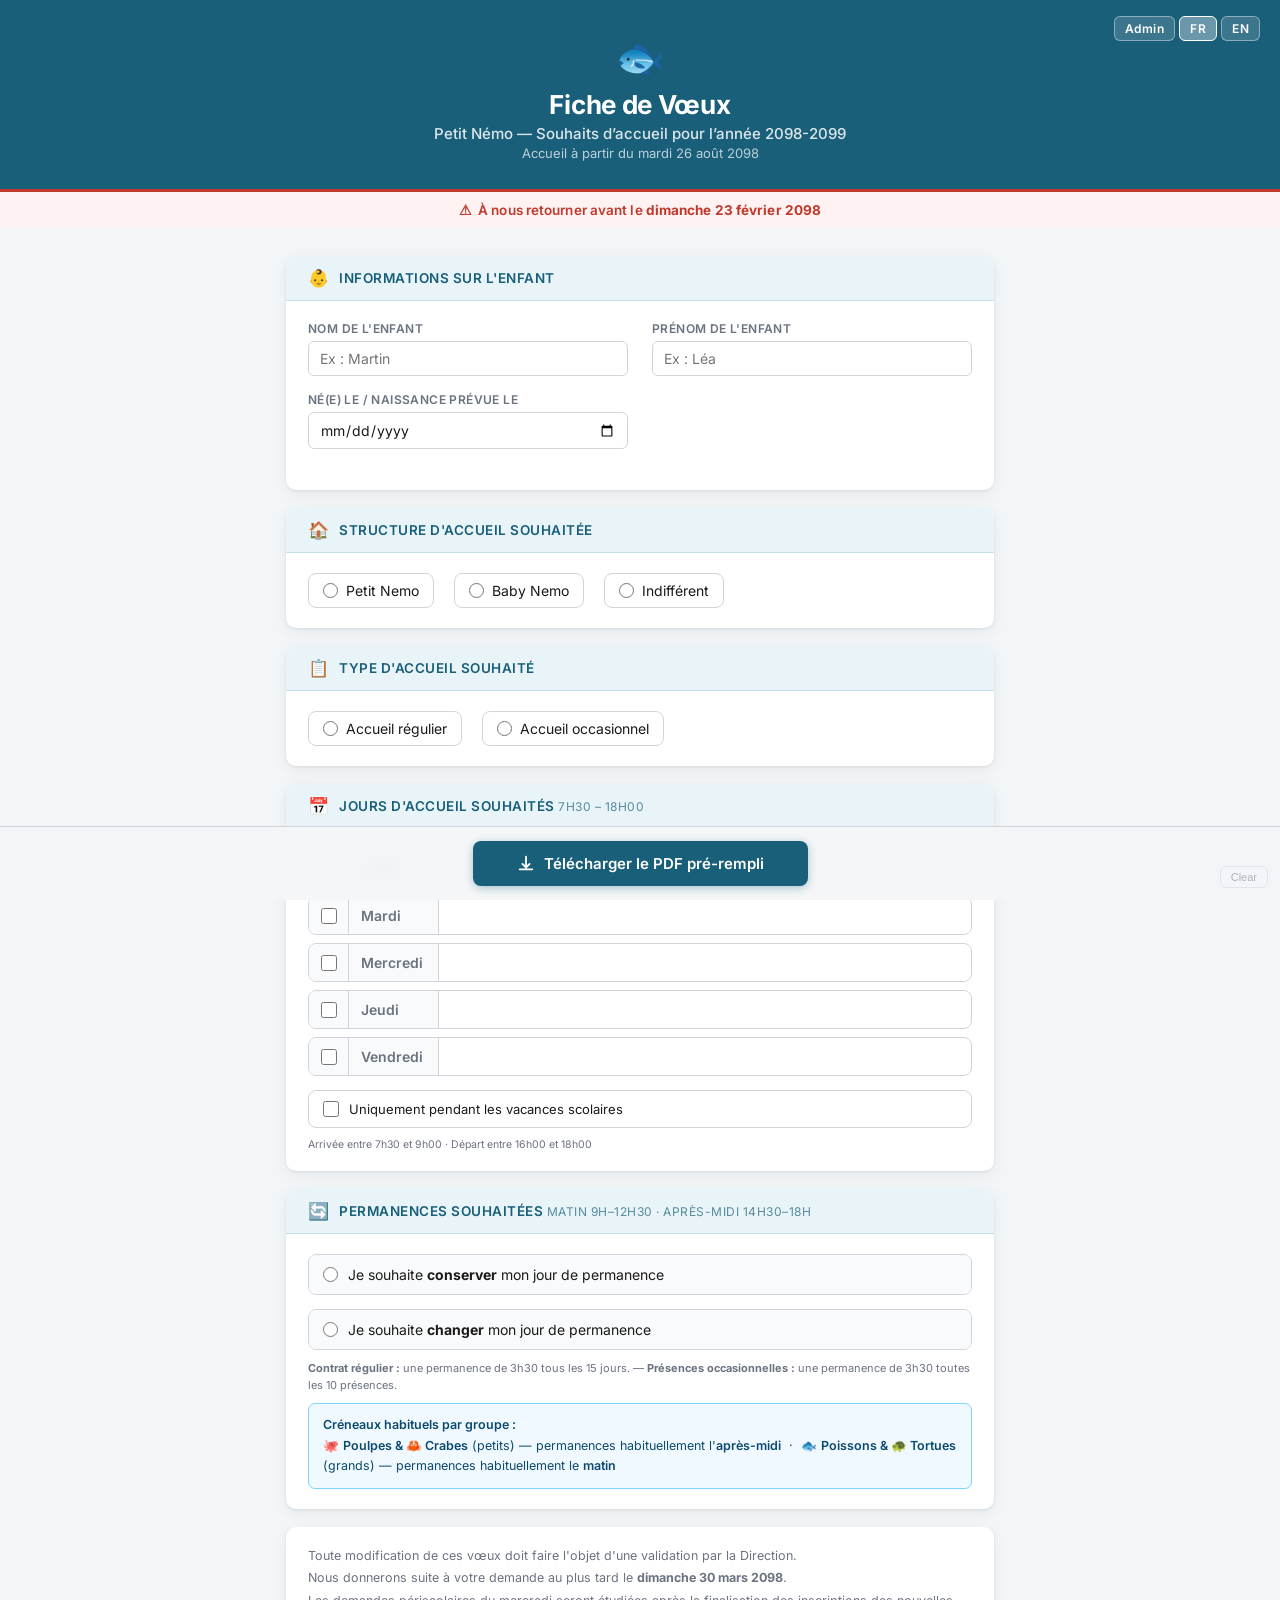
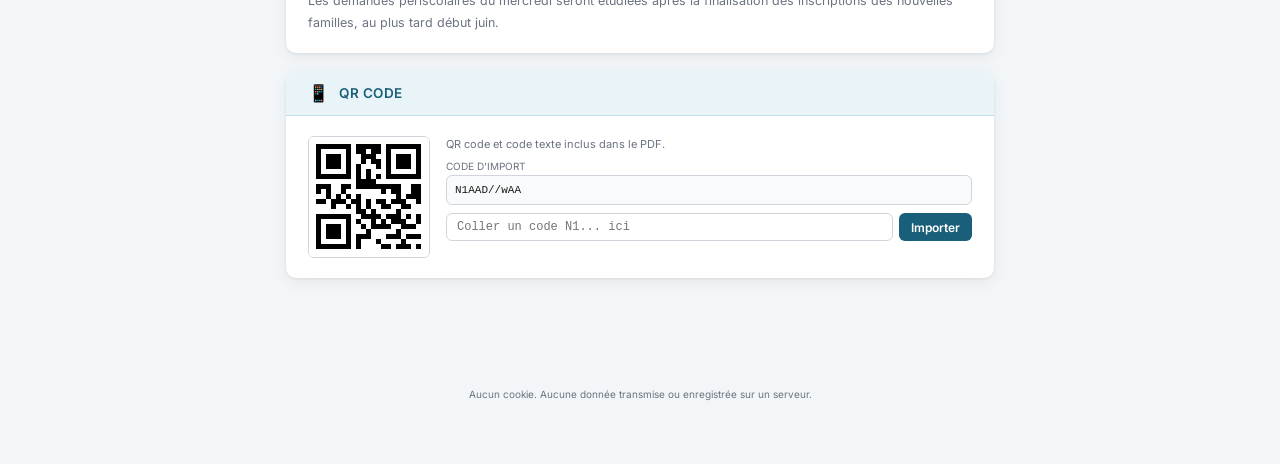
==== index.html @ 12ccc977 "index" ====
<!DOCTYPE html>
<html lang="fr">
<head>
<meta charset="UTF-8">
<meta name="viewport" content="width=device-width, initial-scale=1.0">
<title>Fiche de Vœux – Petit Némo 2026-2027</title>
<link rel="icon" href="data:image/svg+xml,<svg xmlns='http://www.w3.org/2000/svg' viewBox='0 0 100 100'><text y='.9em' font-size='90'>🐟</text></svg>">
<script src="vendor/jspdf.umd.min.js"></script>
<script src="vendor/pdf.min.js"></script>
<script src="vendor/qrious.min.js"></script>
<script src="nemo-codec.js"></script>
<link rel="stylesheet" href="index.css">
</head>
<body>

<!-- ── Banner ── -->
<div class="banner">
  <div class="lang-toggle">
    <a href="admin.html" class="lang-btn" style="text-decoration:none;">Admin</a>
    <button class="lang-btn active" id="btnFR" onclick="setLang('fr')">FR</button>
    <button class="lang-btn"        id="btnEN" onclick="setLang('en')">EN</button>
  </div>
  <span class="fish">🐟</span>
  <h1 data-i18n="title">Fiche de Vœux</h1>
  <h2 data-i18n="subtitle">Petit Némo &mdash; Souhaits d'accueil pour l'année 2026&ndash;2027</h2>
  <p data-i18n="since">Accueil à partir du 26 août 2026</p>
</div>
<div class="deadline-bar">
  ⚠&nbsp; <span data-i18n="deadline">À nous retourner avant le <strong>23 Février 2026</strong></span>
</div>

<div class="form-body">

  <!-- ── Enfant ── -->
  <div class="card">
    <div class="card-header">
      <span class="icon">👶</span>
      <h3 data-i18n="card_child">Informations sur l'enfant</h3>
    </div>
    <div class="card-body">
      <div class="field-grid">
        <div class="field">
          <label for="childLastName" data-i18n="label_lastname">Nom de l'enfant</label>
          <input type="text" id="childLastName" data-i18n-ph="ph_lastname" placeholder="Ex : Martin">
        </div>
        <div class="field">
          <label for="childFirstName" data-i18n="label_firstname">Prénom de l'enfant</label>
          <input type="text" id="childFirstName" data-i18n-ph="ph_firstname" placeholder="Ex : Léa">
        </div>
        <div class="field">
          <label for="childDate" id="childDateLabel">Né(e) le / Naissance prévue le</label>
          <input type="date" id="childDate">
          <span id="childDateHint" style="font-size:11px;color:var(--muted);min-height:16px;"></span>
        </div>
      </div>
    </div>
  </div>

  <!-- ── Structure ── -->
  <div class="card">
    <div class="card-header">
      <span class="icon">🏠</span>
      <h3 data-i18n="card_structure">Structure d'accueil souhaitée</h3>
    </div>
    <div class="card-body">
      <div class="radio-group row" id="structureGroup">
        <label class="radio-pill"><input type="radio" name="structure" value="petit_nemo"> <span data-i18n="opt_petit_nemo">Petit Nemo</span></label>
        <label class="radio-pill"><input type="radio" name="structure" value="baby_nemo"> <span data-i18n="opt_baby_nemo">Baby Nemo</span></label>
        <label class="radio-pill"><input type="radio" name="structure" value="indifferent"> <span data-i18n="opt_indifferent">Indifférent</span></label>
      </div>
    </div>
  </div>

  <!-- ── Type ── -->
  <div class="card">
    <div class="card-header">
      <span class="icon">📋</span>
      <h3 data-i18n="card_type">Type d'accueil souhaité</h3>
    </div>
    <div class="card-body">
      <div class="radio-group row" id="typeGroup">
        <label class="radio-pill"><input type="radio" name="typeAccueil" value="regulier"> <span data-i18n="opt_regulier">Accueil régulier</span></label>
        <label class="radio-pill"><input type="radio" name="typeAccueil" value="occasionnel"> <span data-i18n="opt_occasionnel">Accueil occasionnel</span></label>
      </div>
    </div>
  </div>

  <!-- ── Jours ── -->
  <div class="card">
    <div class="card-header">
      <span class="icon">📅</span>
      <h3><span data-i18n="card_days">Jours d'accueil souhaités</span> <span style="font-weight:400;opacity:.7;font-size:12px;" data-i18n="card_days_sub">(7h30 – 18h00)</span></h3>
    </div>
    <div class="card-body">
      <div class="days-grid" id="daysGrid"><!-- JS --></div>
      <label class="vac-label" id="vacLabel" style="margin-top:14px;">
        <input type="checkbox" id="vacScolaires">
        <span data-i18n="vac">Uniquement pendant les vacances scolaires</span>
      </label>
      <div style="font-size:10.5px;color:var(--muted);margin-top:10px;" data-i18n="days_footnote">Arrivée entre 7h30 et 9h00 · Départ entre 16h00 et 18h00</div>
    </div>
  </div>

  <!-- ── Permanences ── -->
  <div class="card">
    <div class="card-header">
      <span class="icon">🔄</span>
      <h3><span data-i18n="card_perm">Permanences souhaitées</span> <span style="font-weight:400;opacity:.7;font-size:12px;" data-i18n="card_perm_sub">matin 9h–12h30 · après-midi 14h30–18h</span></h3>
    </div>
    <div class="card-body">
      <div class="perm-options">

        <!-- Keep -->
        <div class="perm-opt" id="permKeepOpt">
          <div class="perm-opt-header" onclick="selectPerm('keep')">
            <input type="radio" name="permanence" id="permKeep" value="keep" onclick="selectPerm('keep')">
            <span data-i18n="perm_keep_label">Je souhaite <strong>conserver</strong> mon jour de permanence</span>
          </div>
          <div class="perm-opt-body">
            <div style="font-size:12.5px;color:var(--muted);margin-bottom:10px;" data-i18n="perm_keep_hint">Sélectionner votre créneau actuel :</div>
            <div class="perm-change-grid" id="permKeepGrid"><!-- JS --></div>
          </div>
        </div>

        <!-- Change -->
        <div class="perm-opt" id="permChangeOpt">
          <div class="perm-opt-header" onclick="selectPerm('change')">
            <input type="radio" name="permanence" id="permChange" value="change" onclick="selectPerm('change')">
            <span data-i18n="perm_change_label">Je souhaite <strong>changer</strong> mon jour de permanence</span>
          </div>
          <div class="perm-opt-body">
            <div style="font-size:12.5px;color:var(--muted);margin-bottom:10px;" data-i18n="perm_change_hint">Préciser par ordre de préférence (1 = préféré, 10 = moins souhaité) :</div>
            <div class="perm-change-grid" id="permChangeGrid"><!-- JS --></div>
          </div>
        </div>

      </div>

      <div style="font-size:11px;color:var(--muted);line-height:1.5;margin-top:10px;">
        <strong data-i18n="note_reg">Contrat régulier :</strong> <span data-i18n="note_reg_val">une permanence de 3h30 tous les 15 jours.</span>
        &mdash;
        <strong data-i18n="note_occ">Présences occasionnelles :</strong> <span data-i18n="note_occ_val">une permanence de 3h30 toutes les 10 présences.</span>
      </div>

      <div class="note note-groups" style="margin-top:10px; background:#f0f9ff; border-color:#7dd3fc; color:#0c4a6e;">
        <strong data-i18n="note_groups_title">Créneaux habituels par groupe :</strong><br>
        <span data-i18n="note_groups_body">🐙 <strong>Poulpes &amp; 🦀 Crabes</strong> (petits) — permanences habituellement l'<strong>après-midi</strong> &nbsp;·&nbsp; 🐟 <strong>Poissons &amp; 🐢 Tortues</strong> (grands) — permanences habituellement le <strong>matin</strong></span>
      </div>
    </div>
  </div>

  <!-- ── Footer notes ── -->
  <div class="footer-card">
    <span data-i18n="footer1">Toute modification de ces vœux doit faire l'objet d'une validation par la Direction.</span><br>
    <span data-i18n="footer2">Nous donnerons suite à votre demande au plus tard le <strong>Lundi 30 Mars 2026</strong>.</span><br>
    <span data-i18n="footer3">Les demandes périscolaires du mercredi seront étudiées après la finalisation des inscriptions des nouvelles familles, au plus tard début juin.</span>
  </div>

  <!-- ── QR Preview ── -->
  <div class="card" id="qrCard">
    <div class="card-header">
      <span class="icon">📱</span>
      <h3>QR Code</h3>
    </div>
    <div class="card-body" style="display:flex;align-items:flex-start;gap:16px;flex-wrap:wrap;">
      <canvas id="qrPreview" width="120" height="120" style="border:1px solid var(--border);border-radius:6px;flex-shrink:0;"></canvas>
      <div style="flex:1;min-width:200px;">
        <div style="font-size:11px;color:var(--muted);line-height:1.5;margin-bottom:8px;">
          QR code et code texte inclus dans le PDF.
        </div>
        <div style="font-size:10px;color:var(--muted);margin-bottom:3px;">CODE D'IMPORT</div>
        <div id="importCode" style="font-family:monospace;font-size:11px;word-break:break-all;background:#f9fafb;border:1px solid var(--border);border-radius:6px;padding:8px;max-height:80px;overflow-y:auto;user-select:all;cursor:text;color:var(--text);"></div>
        <div style="display:flex;gap:6px;margin-top:8px;">
          <input type="text" id="codeInput" placeholder="Coller un code N1... ici" style="flex:1;border:1.5px solid var(--border);border-radius:6px;padding:6px 10px;font-size:12px;font-family:monospace;outline:none;">
          <button onclick="importFromCode()" style="background:var(--blue);color:#fff;border:none;border-radius:6px;padding:6px 12px;font-size:12px;font-weight:600;font-family:inherit;cursor:pointer;">Importer</button>
        </div>
      </div>
    </div>
  </div>

</div><!-- /form-body -->

<!-- ── Sticky download bar ── -->
<div class="sticky-bar">
  <button class="btn-download" onclick="generatePDF()">
    <svg viewBox="0 0 20 20"><path d="M10 2a1 1 0 011 1v9.586l2.293-2.293a1 1 0 111.414 1.414l-4 4a1 1 0 01-1.414 0l-4-4a1 1 0 111.414-1.414L9 12.586V3a1 1 0 011-1zM3 16a1 1 0 100 2h14a1 1 0 100-2H3z"/></svg>
    <span>Télécharger le PDF pré-rempli</span>
  </button>
</div>

<div style="text-align:center;padding:12px 16px 4px;font-size:10px;color:var(--muted);">Aucun cookie. Aucune donnée transmise ou enregistrée sur un serveur.</div>

<button onclick="clearForm()" style="position:fixed;bottom:12px;right:12px;z-index:50;background:none;border:1px solid var(--border);border-radius:6px;padding:4px 10px;font-size:11px;color:var(--muted);cursor:pointer;opacity:.5;">Clear</button>

<!-- ── Drop overlay ── -->
<div id="dropOverlay" class="drop-overlay">
  <div class="drop-overlay-content">
    <svg viewBox="0 0 24 24" width="48" height="48" fill="none" stroke="currentColor" stroke-width="1.5"><path d="M12 16V4m0 0L8 8m4-4l4 4M4 17v2a1 1 0 001 1h14a1 1 0 001-1v-2"/></svg>
    <span data-i18n="drop_hint">Glisser un PDF pour pré-remplir le formulaire</span>
  </div>
</div>

<script src="fiche-voeux.js"></script>
</body>
</html>
---- index.css ----
/* ── Self-hosted Inter font ── */
@font-face { font-family: 'Inter'; font-style: normal; font-weight: 400; font-display: swap; src: url('vendor/fonts/inter-400.woff2') format('woff2'); }
@font-face { font-family: 'Inter'; font-style: normal; font-weight: 500; font-display: swap; src: url('vendor/fonts/inter-500.woff2') format('woff2'); }
@font-face { font-family: 'Inter'; font-style: normal; font-weight: 600; font-display: swap; src: url('vendor/fonts/inter-600.woff2') format('woff2'); }
@font-face { font-family: 'Inter'; font-style: normal; font-weight: 700; font-display: swap; src: url('vendor/fonts/inter-700.woff2') format('woff2'); }

:root {
  --blue:    #1a5f7a;
  --blue-lt: #e8f4f8;
  --blue-md: #c3dfe9;
  --red:     #c0392b;
  --text:    #1a1a1a;
  --muted:   #6b7280;
  --border:  #d1d5db;
  --bg:      #f3f6f8;
  --white:   #ffffff;
  --radius:  10px;
  --shadow:  0 1px 3px rgba(0,0,0,.08), 0 4px 16px rgba(0,0,0,.06);
}

*, *::before, *::after { box-sizing: border-box; margin: 0; padding: 0; }

body {
  font-family: 'Inter', Arial, sans-serif;
  font-size: 14px;
  background: var(--bg);
  color: var(--text);
  min-height: 100vh;
  padding: 0 0 60px;
}

/* ── Page banner ── */
.banner {
  background: var(--blue);
  color: #fff;
  padding: 32px 40px 28px;
  text-align: center;
  position: relative;
}
.banner .fish { font-size: 40px; display: block; margin-bottom: 8px; }
.banner h1 { font-size: 26px; font-weight: 700; letter-spacing: -.3px; margin-bottom: 4px; }
.banner h2 { font-size: 15px; font-weight: 500; opacity: .85; margin-bottom: 2px; }
.banner p  { font-size: 13px; opacity: .7; }

.deadline-bar {
  background: #fef2f2;
  border-top: 3px solid var(--red);
  color: var(--red);
  font-weight: 600;
  font-size: 13.5px;
  text-align: center;
  padding: 10px 20px;
  letter-spacing: .1px;
}

/* ── Main layout ── */
.form-body {
  max-width: 740px;
  margin: 28px auto 0;
  padding: 0 16px;
  display: flex;
  flex-direction: column;
  gap: 18px;
}

/* ── Cards ── */
.card {
  background: var(--white);
  border-radius: var(--radius);
  box-shadow: var(--shadow);
  overflow: hidden;
}
.card-header {
  background: var(--blue-lt);
  border-bottom: 1px solid var(--blue-md);
  padding: 12px 22px;
  display: flex;
  align-items: center;
  gap: 10px;
}
.card-header .icon { font-size: 17px; }
.card-header h3 {
  font-size: 13.5px;
  font-weight: 600;
  color: var(--blue);
  text-transform: uppercase;
  letter-spacing: .5px;
}
.card-body { padding: 20px 22px; }

/* ── Field rows ── */
.field-grid {
  display: grid;
  grid-template-columns: 1fr 1fr;
  gap: 16px 24px;
}
.field-grid.three { grid-template-columns: 2fr 1fr 1fr; }

.field { display: flex; flex-direction: column; gap: 5px; }
.field label {
  font-size: 12px;
  font-weight: 600;
  color: var(--muted);
  text-transform: uppercase;
  letter-spacing: .4px;
}
.field input[type="text"],
.field input[type="date"] {
  border: 1.5px solid var(--border);
  border-radius: 6px;
  padding: 8px 11px;
  font-size: 14px;
  font-family: inherit;
  color: var(--text);
  outline: none;
  transition: border-color .15s;
  background: var(--white);
}
.field input:focus { border-color: var(--blue); }

/* ── Radio / Checkbox groups ── */
.radio-group, .check-group {
  display: flex;
  flex-direction: column;
  gap: 9px;
}
.radio-group.row, .check-group.row {
  flex-direction: row;
  flex-wrap: wrap;
  gap: 8px 20px;
}

.radio-pill, .check-pill {
  display: flex;
  align-items: center;
  gap: 8px;
  cursor: pointer;
  font-size: 14px;
  padding: 8px 14px;
  border: 1.5px solid var(--border);
  border-radius: 8px;
  transition: border-color .12s, background .12s;
  user-select: none;
}
.radio-pill:hover, .check-pill:hover { border-color: var(--blue); background: var(--blue-lt); }
.radio-pill input, .check-pill input { accent-color: var(--blue); width: 15px; height: 15px; cursor: pointer; flex-shrink: 0; }
.radio-pill.selected, .check-pill.selected {
  border-color: var(--blue);
  background: var(--blue-lt);
  font-weight: 500;
}

/* ── Days table ── */
.days-grid { display: flex; flex-direction: column; gap: 8px; }

.day-row {
  display: grid;
  grid-template-columns: 40px 90px 1fr;
  align-items: stretch;
  gap: 0;
  border: 1.5px solid var(--border);
  border-radius: 8px;
  overflow: hidden;
  transition: border-color .12s;
}
.day-row.active { border-color: var(--blue); }

.day-check {
  display: flex;
  align-items: center;
  justify-content: center;
  padding: 10px 0;
  background: #f9fafb;
  border-right: 1px solid var(--border);
}
.day-check input { accent-color: var(--blue); width: 16px; height: 16px; cursor: pointer; }

.day-label {
  display: flex;
  align-items: center;
  padding: 10px 12px;
  font-weight: 600;
  font-size: 14px;
  background: #f9fafb;
  border-right: 1px solid var(--border);
  color: var(--muted);
  transition: color .12s, background .12s;
}
.day-row.active .day-label { color: var(--blue); background: var(--blue-lt); }

/* ── Time range slider ── */
.day-times {
  display: none;          /* hidden until day is checked */
  flex-direction: column;
  justify-content: center;
  gap: 4px;
  padding: 10px 16px 8px;
}
.day-row.active .day-times { display: flex; }

.time-badges {
  display: flex;
  align-items: center;
  gap: 6px;
  font-size: 12px;
  color: var(--muted);
}
.time-badge {
  font-size: 13px;
  font-weight: 700;
  color: var(--muted);
  transition: color .15s;
  min-width: 36px;
}
.day-row.active .time-badge { color: var(--blue); }
.time-sep { font-size: 11px; color: var(--muted); }

.range-wrap {
  position: relative;
  height: 24px;
  display: flex;
  align-items: center;
}
.range-track {
  position: absolute;
  left: 0; right: 0;
  height: 4px;
  background: var(--border);
  border-radius: 2px;
  pointer-events: none;
}
.range-fill {
  position: absolute;
  height: 4px;
  background: var(--blue-md);
  border-radius: 2px;
  pointer-events: none;
  transition: opacity .15s;
}
.day-row.active .range-fill { background: var(--blue); }

.range-wrap input[type="range"] {
  position: absolute;
  width: 100%;
  height: 4px;
  background: transparent;
  -webkit-appearance: none;
  appearance: none;
  pointer-events: none;
  outline: none;
  margin: 0;
}
.range-wrap input[type="range"]::-webkit-slider-thumb {
  -webkit-appearance: none;
  width: 18px; height: 18px;
  border-radius: 50%;
  background: var(--white);
  border: 2.5px solid var(--border);
  box-shadow: 0 1px 4px rgba(0,0,0,.15);
  cursor: pointer;
  pointer-events: all;
  transition: border-color .12s, transform .1s;
}
.range-wrap input[type="range"]::-moz-range-thumb {
  width: 18px; height: 18px;
  border-radius: 50%;
  background: var(--white);
  border: 2.5px solid var(--border);
  box-shadow: 0 1px 4px rgba(0,0,0,.15);
  cursor: pointer;
  pointer-events: all;
}
.day-row.active .range-wrap input[type="range"]::-webkit-slider-thumb {
  border-color: var(--blue);
}
.day-row.active .range-wrap input[type="range"]::-moz-range-thumb {
  border-color: var(--blue);
}
/* zone tints on the track */
.range-zone {
  position: absolute;
  height: 4px;
  border-radius: 2px;
  background: var(--blue-md);
  opacity: .5;
  pointer-events: none;
}

/* limit badges row */
.range-limits {
  position: relative;
  height: 18px;
  margin-top: 2px;
}
.limit-badge {
  position: absolute;
  display: flex;
  align-items: center;
  gap: 3px;
  font-size: 10px;
  font-weight: 600;
  color: var(--blue);
  background: var(--blue-lt);
  border: 1px solid var(--blue-md);
  border-radius: 4px;
  padding: 1px 6px;
  white-space: nowrap;
  line-height: 16px;
}
.limit-badge-start { left: 0; }
.limit-badge-end   { right: 0; }

/* ── Vac checkbox ── */
.vac-label {
  display: flex;
  align-items: center;
  gap: 10px;
  padding: 10px 14px;
  border: 1.5px solid var(--border);
  border-radius: 8px;
  font-size: 13px;
  cursor: pointer;
  margin-top: 4px;
  transition: border-color .12s, background .12s;
}
.vac-label:hover { border-color: var(--blue); background: var(--blue-lt); }
.vac-label input { accent-color: var(--blue); width: 16px; height: 16px; flex-shrink: 0; cursor: pointer; }
.vac-label.selected { border-color: var(--blue); background: var(--blue-lt); font-weight: 500; }

/* ── Permanence ── */
.perm-options { display: flex; flex-direction: column; gap: 14px; }

.perm-opt {
  border: 1.5px solid var(--border);
  border-radius: 8px;
  overflow: hidden;
  transition: border-color .12s;
}
.perm-opt.selected { border-color: var(--blue); }

.perm-opt-header {
  display: flex;
  align-items: center;
  gap: 10px;
  padding: 11px 14px;
  cursor: pointer;
  background: #f9fafb;
  transition: background .12s;
}
.perm-opt.selected .perm-opt-header { background: var(--blue-lt); }
.perm-opt-header input { accent-color: var(--blue); width: 15px; height: 15px; flex-shrink: 0; cursor: pointer; }
.perm-opt-header span { font-size: 14px; }

.perm-opt-body {
  padding: 12px 16px;
  border-top: 1px solid var(--border);
  display: none;
}
.perm-opt.selected .perm-opt-body { display: block; }

.perm-keep-input {
  display: flex;
  align-items: center;
  gap: 10px;
  flex-wrap: wrap;
  font-size: 13.5px;
}
.keep-day-select {
  border: 1.5px solid var(--border);
  border-radius: 6px;
  padding: 7px 11px;
  font-size: 14px;
  font-family: inherit;
  outline: none;
  background: var(--white);
  cursor: pointer;
  color: var(--text);
}
.keep-day-select:focus { border-color: var(--blue); }

/* ── Language toggle ── */
.lang-toggle {
  position: absolute;
  top: 16px;
  right: 20px;
  display: flex;
  gap: 4px;
}
.lang-btn {
  background: rgba(255,255,255,.15);
  border: 1.5px solid rgba(255,255,255,.4);
  color: #fff;
  border-radius: 6px;
  padding: 4px 10px;
  font-size: 12px;
  font-weight: 600;
  font-family: inherit;
  cursor: pointer;
  transition: background .15s;
  letter-spacing: .5px;
}
.lang-btn:hover    { background: rgba(255,255,255,.25); }
.lang-btn.active   { background: rgba(255,255,255,.35); border-color: #fff; }

.perm-change-grid {
  display: grid;
  grid-template-columns: repeat(5, 1fr);
  gap: 8px;
}
.perm-change-grid .period-row {
  display: contents;
}
.perm-day-btn {
  display: flex;
  align-items: center;
  justify-content: space-between;
  gap: 6px;
  padding: 7px 10px;
  border: 1.5px solid var(--border);
  border-radius: 6px;
  font-size: 12.5px;
  cursor: pointer;
  transition: border-color .12s, background .12s;
  user-select: none;
  background: var(--white);
  font-family: inherit;
  width: 100%;
  text-align: left;
  color: var(--text);
}
.perm-day-btn:hover { border-color: var(--blue); background: var(--blue-lt); }
.perm-day-btn.ranked {
  border-color: var(--blue);
  background: var(--blue-lt);
  font-weight: 600;
  color: var(--blue);
}
.rank-badge {
  background: var(--blue);
  color: #fff;
  border-radius: 50%;
  width: 20px;
  height: 20px;
  display: flex;
  align-items: center;
  justify-content: center;
  font-size: 11px;
  font-weight: 700;
  flex-shrink: 0;
}

.perm-period-title {
  font-size: 11px;
  font-weight: 600;
  color: var(--muted);
  text-transform: uppercase;
  letter-spacing: .4px;
  grid-column: 1 / -1;
  margin-top: 4px;
}

/* ── Info note ── */
.note {
  background: #fffbeb;
  border: 1px solid #fcd34d;
  border-radius: 7px;
  padding: 11px 14px;
  font-size: 12.5px;
  line-height: 1.65;
  color: #78350f;
  margin-top: 14px;
}
.note strong { font-weight: 600; }

/* ── Footer notes ── */
.footer-card {
  background: var(--white);
  border-radius: var(--radius);
  box-shadow: var(--shadow);
  padding: 18px 22px;
  font-size: 12.5px;
  line-height: 1.8;
  color: var(--muted);
}

/* ── Download button ── */
.sticky-bar {
  position: sticky;
  bottom: 0;
  background: rgba(243,246,248,.9);
  backdrop-filter: blur(8px);
  padding: 14px 16px;
  display: flex;
  justify-content: center;
  border-top: 1px solid var(--border);
  margin-top: 24px;
}
.btn-download {
  background: var(--blue);
  color: #fff;
  border: none;
  border-radius: 8px;
  padding: 13px 44px;
  font-size: 15px;
  font-weight: 600;
  font-family: inherit;
  cursor: pointer;
  display: flex;
  align-items: center;
  gap: 9px;
  transition: background .15s, transform .1s;
  box-shadow: 0 2px 8px rgba(26,95,122,.35);
}
.btn-download:hover { background: #155069; transform: translateY(-1px); }
.btn-download:active { transform: translateY(0); }
.btn-download svg { width: 18px; height: 18px; fill: currentColor; }

/* ── Drop overlay ── */
.drop-overlay {
  display: none;
  position: fixed;
  inset: 0;
  z-index: 1000;
  background: rgba(26, 95, 122, .12);
  backdrop-filter: blur(3px);
  align-items: center;
  justify-content: center;
}
.drop-overlay.visible { display: flex; }
.drop-overlay-content {
  background: var(--white);
  border: 2.5px dashed var(--blue);
  border-radius: 16px;
  padding: 40px 60px;
  display: flex;
  flex-direction: column;
  align-items: center;
  gap: 12px;
  color: var(--blue);
  font-size: 16px;
  font-weight: 600;
  box-shadow: var(--shadow);
}
.drop-overlay-content svg { opacity: .6; }

/* ── Responsive ── */
@media (max-width: 560px) {
  .banner { padding: 24px 20px 20px; }
  .banner h1 { font-size: 20px; }
  .field-grid { grid-template-columns: 1fr !important; }
  .day-row { grid-template-columns: 36px 80px 1fr; }
  .perm-change-grid { grid-template-columns: repeat(3, 1fr); }
}
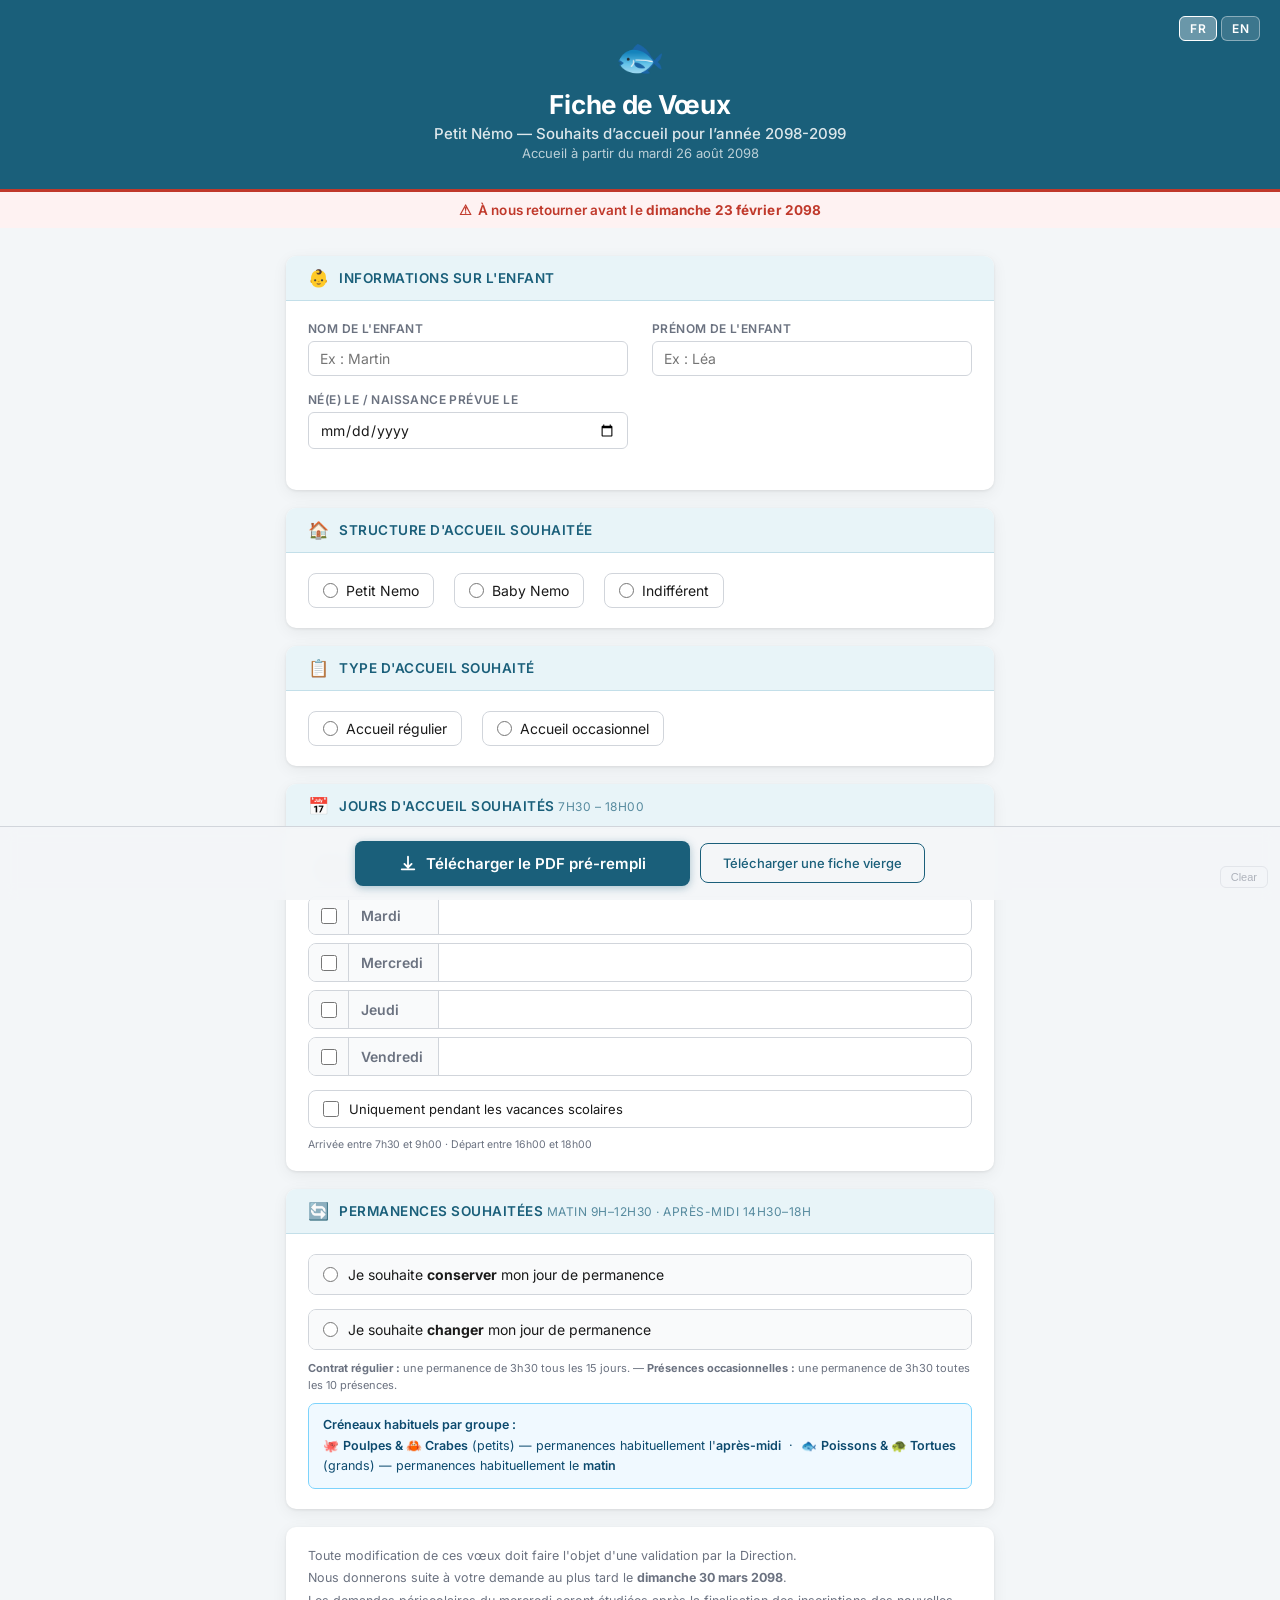
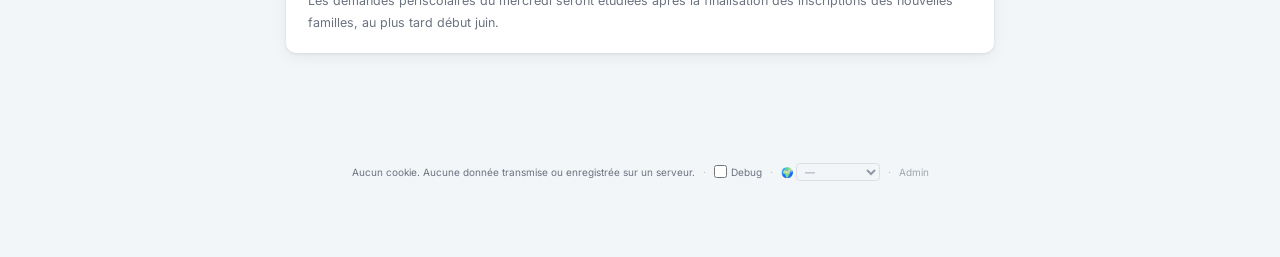
==== commit f79a9bd0: "langs" ====
--- a/index.html
+++ b/index.html
@@ -16,7 +16,6 @@
 <!-- ── Banner ── -->
 <div class="banner">
   <div class="lang-toggle">
-    <a href="admin.html" class="lang-btn" style="text-decoration:none;">Admin</a>
     <button class="lang-btn active" id="btnFR" onclick="setLang('fr')">FR</button>
     <button class="lang-btn"        id="btnEN" onclick="setLang('en')">EN</button>
   </div>
@@ -156,8 +155,8 @@
     <span data-i18n="footer3">Les demandes périscolaires du mercredi seront étudiées après la finalisation des inscriptions des nouvelles familles, au plus tard début juin.</span>
   </div>
 
-  <!-- ── QR Preview ── -->
-  <div class="card" id="qrCard">
+  <!-- ── QR Preview (debug only) ── -->
+  <div class="card" id="qrCard" hidden>
     <div class="card-header">
       <span class="icon">📱</span>
       <h3>QR Code</h3>
@@ -184,11 +183,34 @@
 <div class="sticky-bar">
   <button class="btn-download" onclick="generatePDF()">
     <svg viewBox="0 0 20 20"><path d="M10 2a1 1 0 011 1v9.586l2.293-2.293a1 1 0 111.414 1.414l-4 4a1 1 0 01-1.414 0l-4-4a1 1 0 111.414-1.414L9 12.586V3a1 1 0 011-1zM3 16a1 1 0 100 2h14a1 1 0 100-2H3z"/></svg>
-    <span>Télécharger le PDF pré-rempli</span>
+    <span class="btn-download-label">Télécharger le PDF pré-rempli</span>
   </button>
-</div>
-
-<div style="text-align:center;padding:12px 16px 4px;font-size:10px;color:var(--muted);">Aucun cookie. Aucune donnée transmise ou enregistrée sur un serveur.</div>
+  <button class="btn-download-blank" onclick="generatePDF({ blank: true })">
+    <span class="btn-download-blank-label">Télécharger une fiche vierge</span>
+  </button>
+</div>
+
+<div class="page-footer">
+  <span data-i18n="no_cookie">Aucun cookie. Aucune donnée transmise ou enregistrée sur un serveur.</span>
+  <span class="footer-sep">·</span>
+  <label class="footer-debug">
+    <input type="checkbox" id="debugToggle" onchange="toggleDebug()">
+    <span data-i18n="debug">Debug</span>
+  </label>
+  <span class="footer-sep">·</span>
+  <label class="footer-lang-wrap">
+    <span data-i18n="more_lang">🌍</span>
+    <select class="footer-lang" onchange="pickFooterLang(this)">
+      <option value="">—</option>
+      <option value="es">🇪🇸 Español</option>
+      <option value="de">🇩🇪 Deutsch</option>
+      <option value="it">🇮🇹 Italiano</option>
+      <option value="pr">🏴‍☠️ Pirate</option>
+    </select>
+  </label>
+  <span class="footer-sep">·</span>
+  <a href="admin.html" class="footer-admin">Admin</a>
+</div>
 
 <button onclick="clearForm()" style="position:fixed;bottom:12px;right:12px;z-index:50;background:none;border:1px solid var(--border);border-radius:6px;padding:4px 10px;font-size:11px;color:var(--muted);cursor:pointer;opacity:.5;">Clear</button>
 
@@ -200,6 +222,6 @@
   </div>
 </div>
 
-<script src="fiche-voeux.js"></script>
+<script src="index.js"></script>
 </body>
 </html>
--- a/index.css
+++ b/index.css
@@ -492,9 +492,71 @@
   padding: 14px 16px;
   display: flex;
   justify-content: center;
+  align-items: center;
+  gap: 10px;
+  flex-wrap: wrap;
   border-top: 1px solid var(--border);
   margin-top: 24px;
 }
+.btn-download-blank {
+  background: transparent;
+  color: var(--blue);
+  border: 1.5px solid var(--blue);
+  border-radius: 8px;
+  padding: 11px 22px;
+  font-size: 13px;
+  font-weight: 500;
+  font-family: inherit;
+  cursor: pointer;
+  transition: background .15s, color .15s;
+}
+.btn-download-blank:hover { background: var(--blue); color: #fff; }
+
+/* ── Page footer (debug toggle, admin link) ── */
+.page-footer {
+  text-align: center;
+  padding: 12px 16px 16px;
+  font-size: 10px;
+  color: var(--muted);
+  display: flex;
+  justify-content: center;
+  align-items: center;
+  gap: 8px;
+  flex-wrap: wrap;
+}
+.page-footer .footer-sep { opacity: .4; }
+.page-footer .footer-debug {
+  display: inline-flex;
+  align-items: center;
+  gap: 4px;
+  cursor: pointer;
+  user-select: none;
+}
+.page-footer .footer-debug input { margin: 0; cursor: pointer; }
+.page-footer .footer-admin {
+  color: var(--muted);
+  text-decoration: none;
+  opacity: .6;
+}
+.page-footer .footer-admin:hover { opacity: 1; text-decoration: underline; }
+.page-footer .footer-lang-wrap {
+  display: inline-flex;
+  align-items: center;
+  gap: 3px;
+  cursor: pointer;
+}
+.page-footer .footer-lang {
+  border: 1px solid var(--border);
+  border-radius: 4px;
+  background: transparent;
+  color: var(--muted);
+  font-size: 10px;
+  font-family: inherit;
+  padding: 1px 4px;
+  cursor: pointer;
+  opacity: .7;
+}
+.page-footer .footer-lang:hover { opacity: 1; }
 .btn-download {
   background: var(--blue);
   color: #fff;
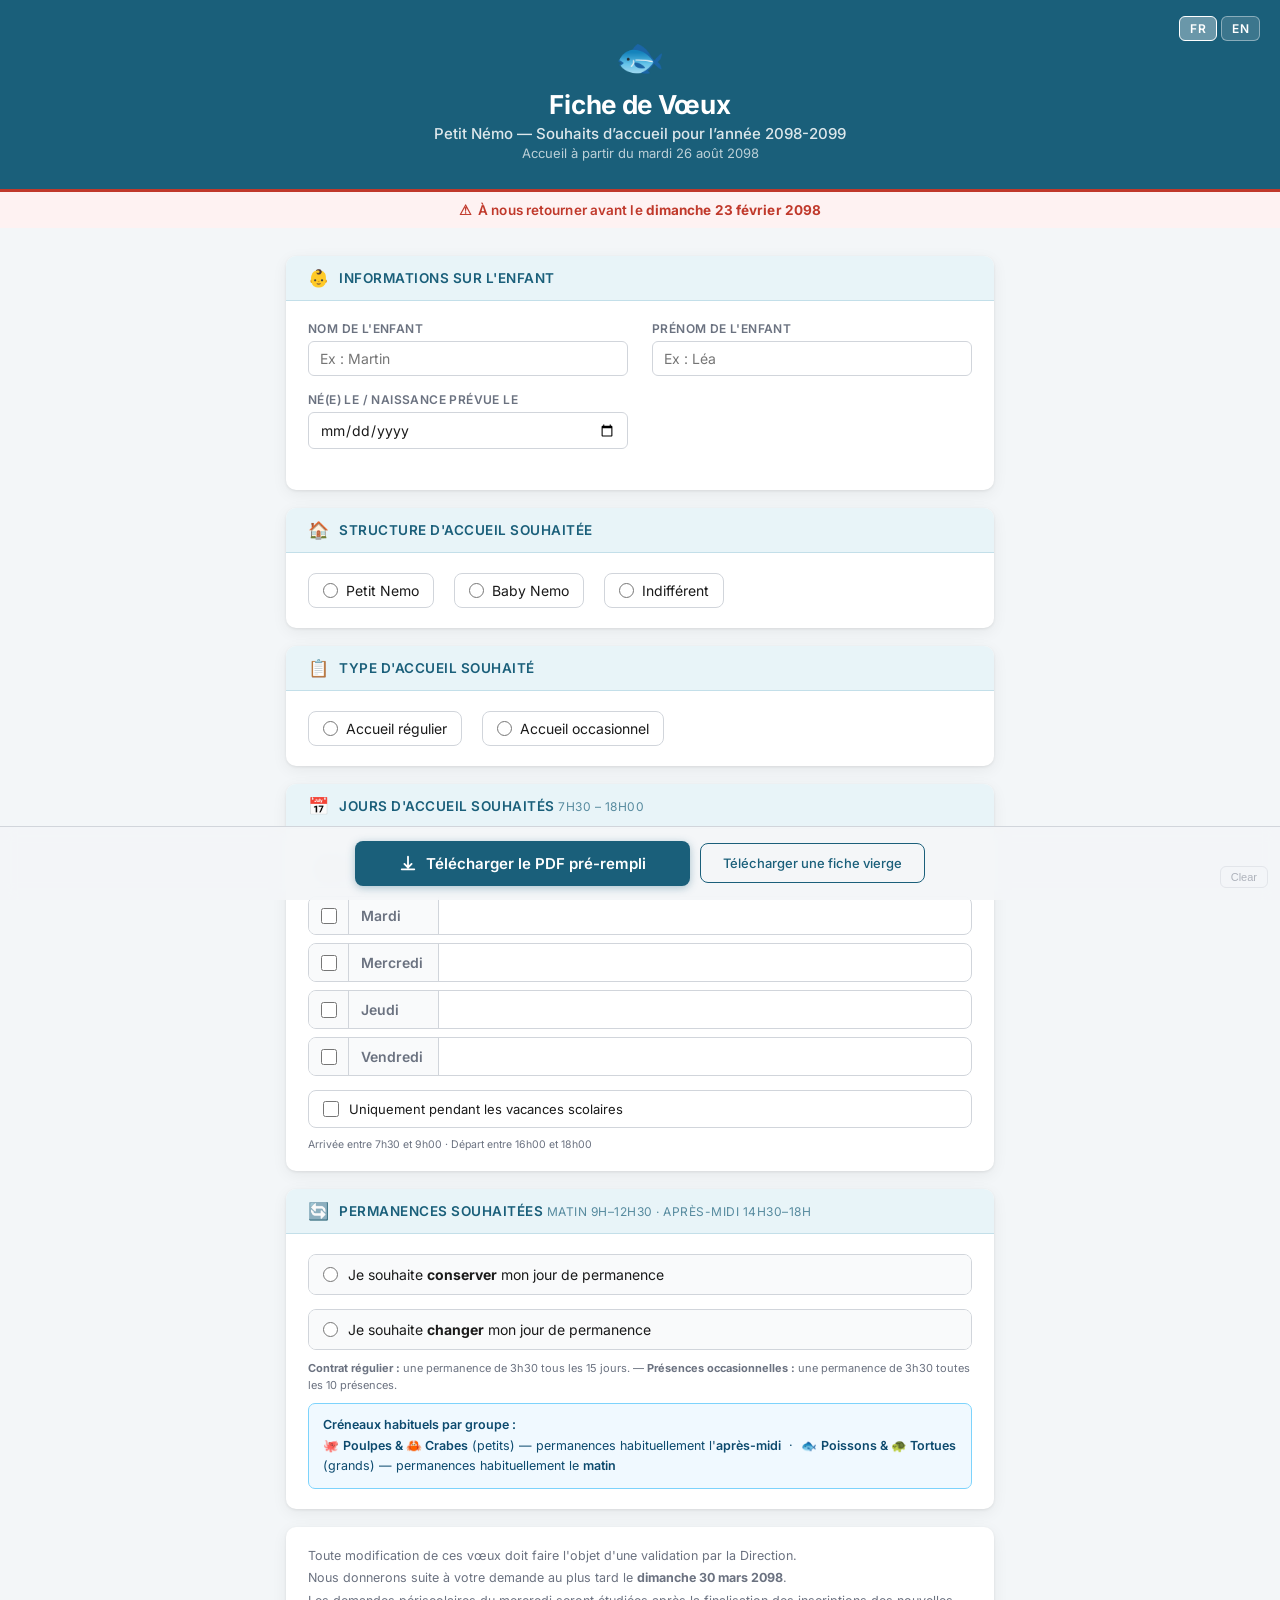
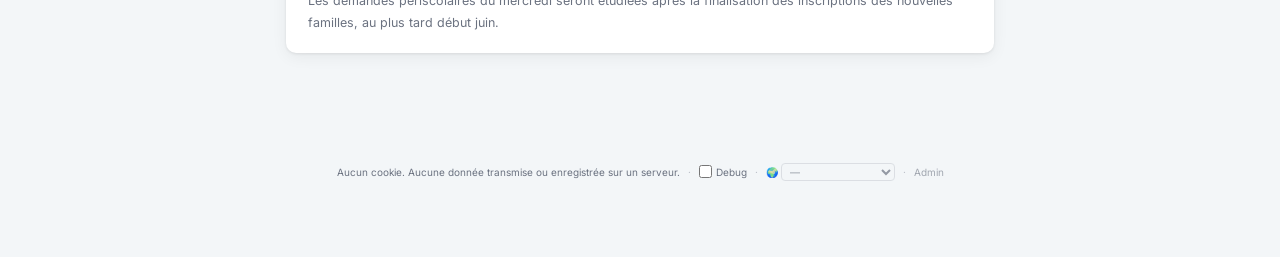
==== commit 2e0d2bc9: "Pirate Lang" ====
--- a/index.html
+++ b/index.html
@@ -205,7 +205,7 @@
       <option value="es">🇪🇸 Español</option>
       <option value="de">🇩🇪 Deutsch</option>
       <option value="it">🇮🇹 Italiano</option>
-      <option value="pr">🏴‍☠️ Pirate</option>
+      <option value="pr">🏴‍☠️ Pirate français</option>
     </select>
   </label>
   <span class="footer-sep">·</span>
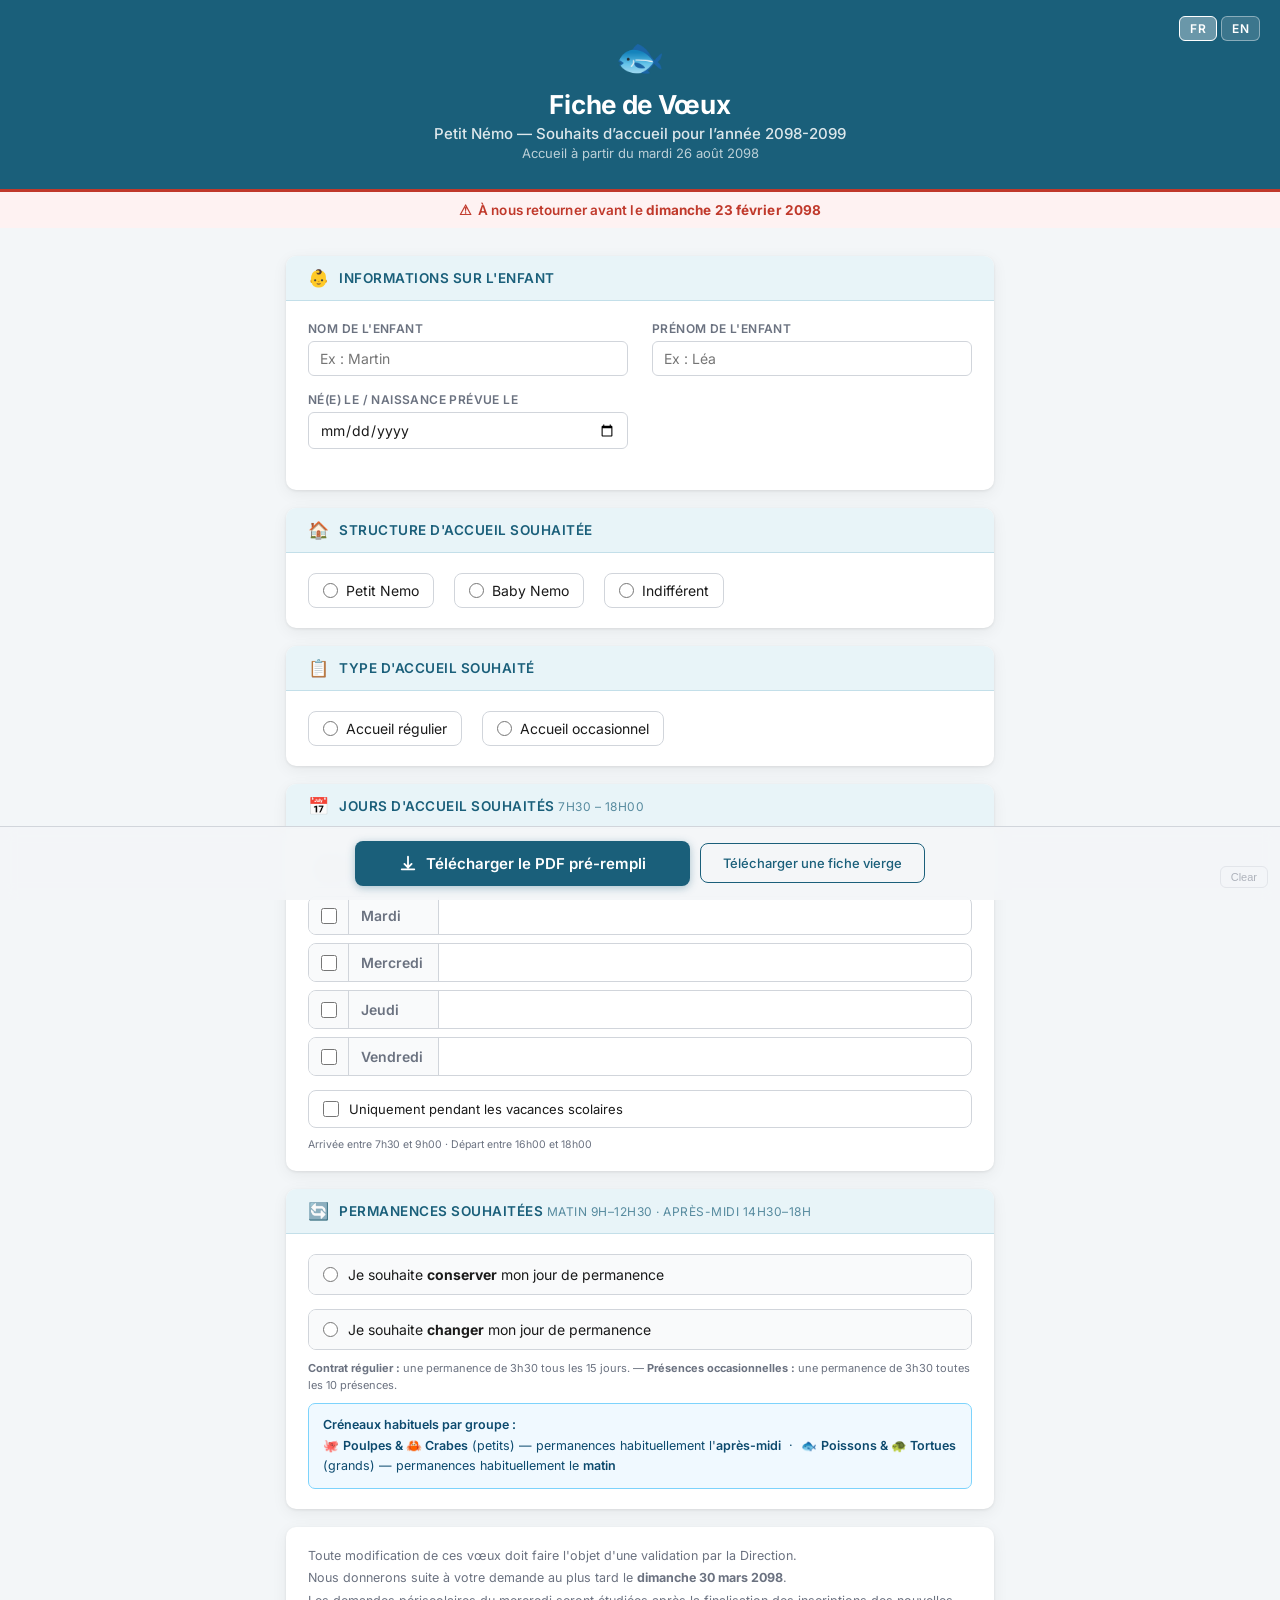
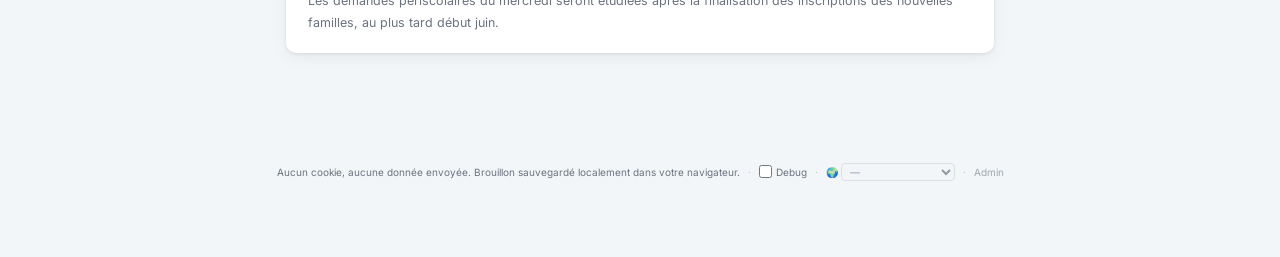
==== commit da011d0b: "save draft" ====
--- a/index.html
+++ b/index.html
@@ -30,6 +30,12 @@
 
 <div class="form-body">
 
+  <div id="draftBanner" class="draft-banner" hidden>
+    <span data-i18n="draft_restored">✓ Brouillon restauré</span>
+    <button type="button" onclick="dismissDraftBanner()" data-i18n="draft_dismiss">OK</button>
+    <button type="button" onclick="clearForm()" class="draft-clear" data-i18n="draft_clear">Effacer</button>
+  </div>
+
   <!-- ── Enfant ── -->
   <div class="card">
     <div class="card-header">
@@ -191,7 +197,7 @@
 </div>
 
 <div class="page-footer">
-  <span data-i18n="no_cookie">Aucun cookie. Aucune donnée transmise ou enregistrée sur un serveur.</span>
+  <span data-i18n="no_cookie">Aucun cookie, aucune donnée envoyée. Brouillon sauvegardé localement dans votre navigateur.</span>
   <span class="footer-sep">·</span>
   <label class="footer-debug">
     <input type="checkbox" id="debugToggle" onchange="toggleDebug()">
--- a/index.css
+++ b/index.css
@@ -512,6 +512,35 @@
 }
 .btn-download-blank:hover { background: var(--blue); color: #fff; }
 
+/* ── Draft restored banner ── */
+.draft-banner {
+  display: flex;
+  align-items: center;
+  gap: 10px;
+  background: #ecfdf5;
+  border: 1px solid #a7f3d0;
+  color: #065f46;
+  border-radius: 8px;
+  padding: 8px 12px;
+  font-size: 12.5px;
+  margin-bottom: 14px;
+}
+.draft-banner[hidden] { display: none; }
+.draft-banner span { flex: 1; }
+.draft-banner button {
+  background: transparent;
+  border: 1px solid #6ee7b7;
+  color: #065f46;
+  border-radius: 5px;
+  padding: 3px 10px;
+  font-size: 11.5px;
+  font-family: inherit;
+  cursor: pointer;
+}
+.draft-banner button:hover { background: #d1fae5; }
+.draft-banner .draft-clear { border-color: #fca5a5; color: #991b1b; }
+.draft-banner .draft-clear:hover { background: #fee2e2; }
+
 /* ── Page footer (debug toggle, admin link) ── */
 .page-footer {
   text-align: center;
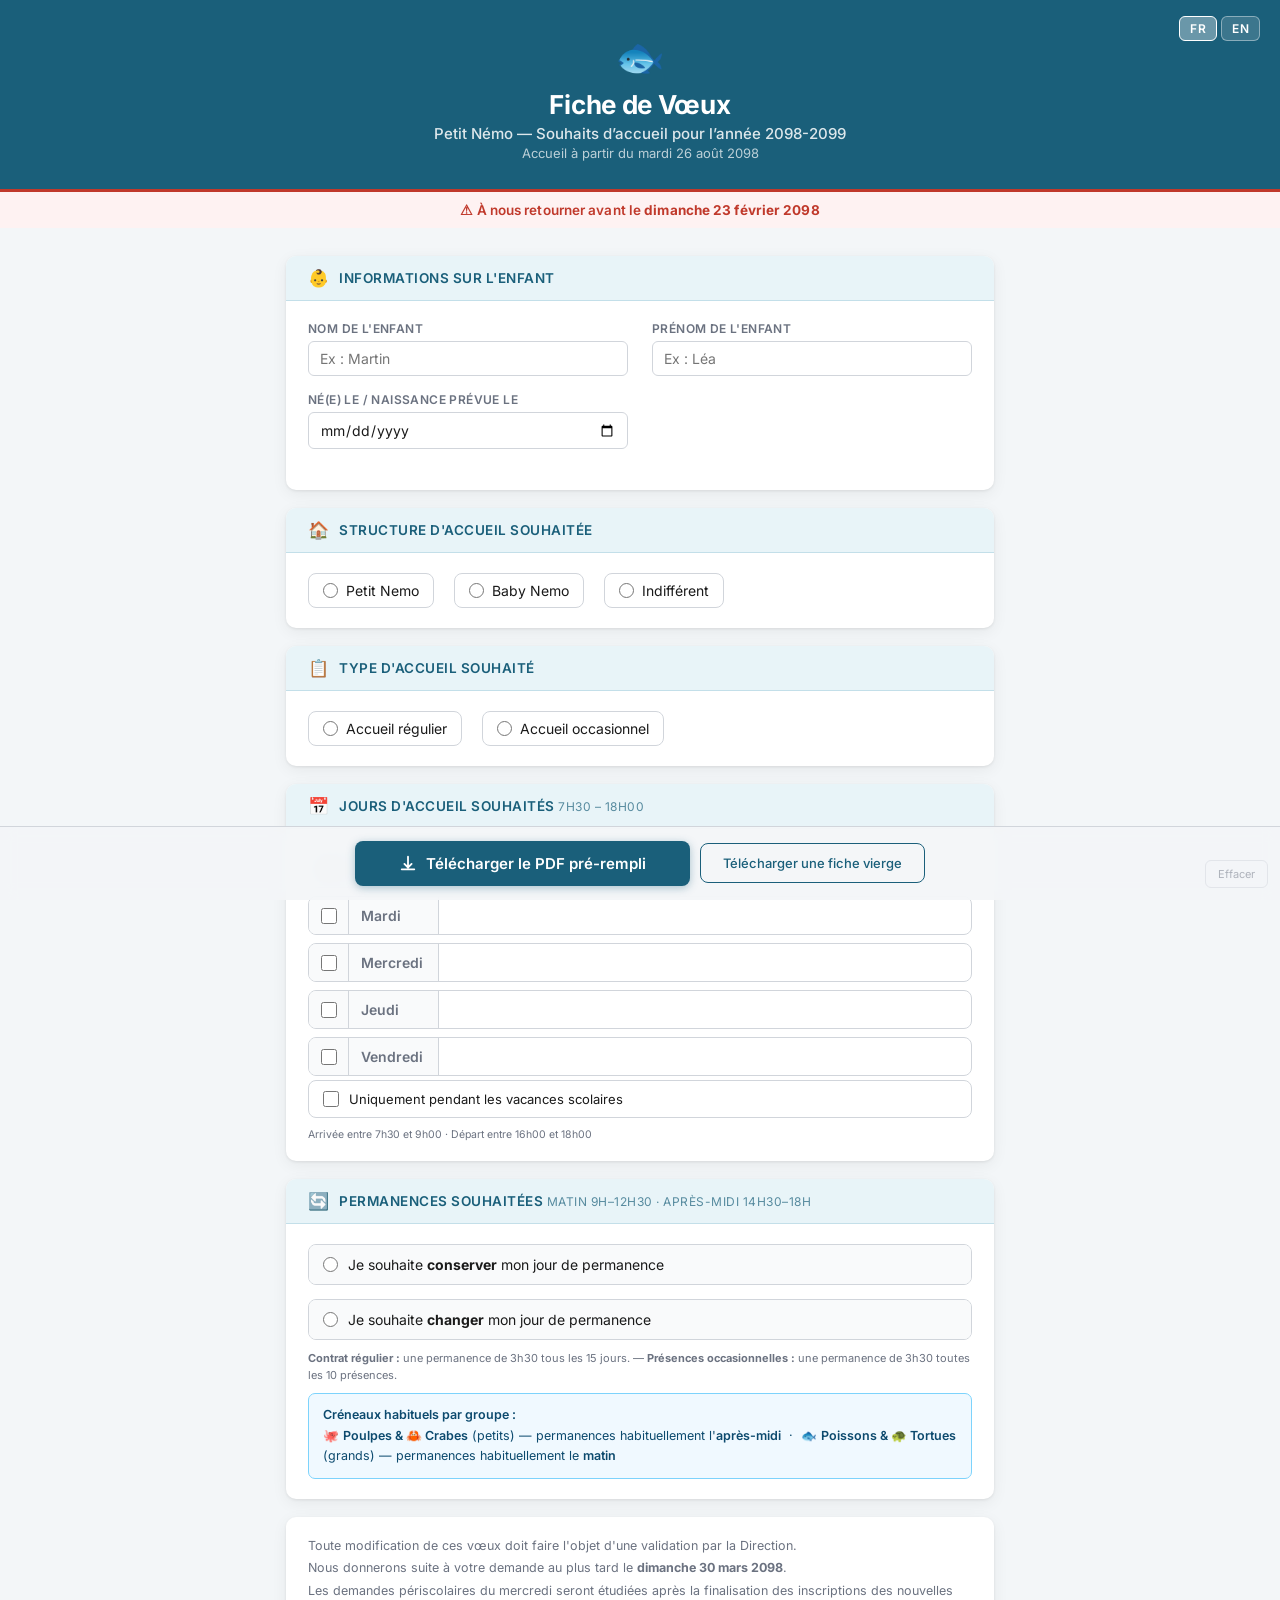
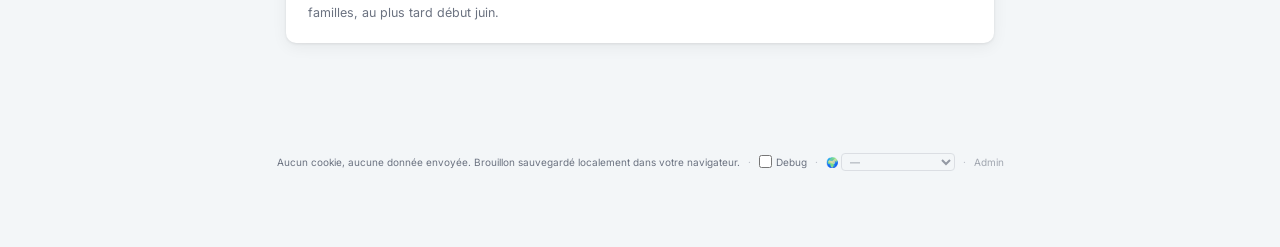
==== commit 34d8c45c: "a11y" ====
--- a/index.html
+++ b/index.html
@@ -14,23 +14,23 @@
 <body>
 
 <!-- ── Banner ── -->
-<div class="banner">
-  <div class="lang-toggle">
-    <button class="lang-btn active" id="btnFR" onclick="setLang('fr')">FR</button>
-    <button class="lang-btn"        id="btnEN" onclick="setLang('en')">EN</button>
-  </div>
-  <span class="fish">🐟</span>
+<header class="banner">
+  <div class="lang-toggle" role="group" aria-label="Language">
+    <button class="lang-btn active" id="btnFR" aria-pressed="true"  onclick="setLang('fr')">FR</button>
+    <button class="lang-btn"        id="btnEN" aria-pressed="false" onclick="setLang('en')">EN</button>
+  </div>
+  <span class="fish" aria-hidden="true">🐟</span>
   <h1 data-i18n="title">Fiche de Vœux</h1>
   <h2 data-i18n="subtitle">Petit Némo &mdash; Souhaits d'accueil pour l'année 2026&ndash;2027</h2>
   <p data-i18n="since">Accueil à partir du 26 août 2026</p>
-</div>
-<div class="deadline-bar">
-  ⚠&nbsp; <span data-i18n="deadline">À nous retourner avant le <strong>23 Février 2026</strong></span>
+</header>
+<div class="deadline-bar" role="note">
+  <span aria-hidden="true">⚠&nbsp;</span><span data-i18n="deadline">À nous retourner avant le <strong>23 Février 2026</strong></span>
 </div>
 
 <div class="form-body">
 
-  <div id="draftBanner" class="draft-banner" hidden>
+  <div id="draftBanner" class="draft-banner" role="status" aria-live="polite" hidden>
     <span data-i18n="draft_restored">✓ Brouillon restauré</span>
     <button type="button" onclick="dismissDraftBanner()" data-i18n="draft_dismiss">OK</button>
     <button type="button" onclick="clearForm()" class="draft-clear" data-i18n="draft_clear">Effacer</button>
@@ -39,7 +39,7 @@
   <!-- ── Enfant ── -->
   <div class="card">
     <div class="card-header">
-      <span class="icon">👶</span>
+      <span class="icon" aria-hidden="true">👶</span>
       <h3 data-i18n="card_child">Informations sur l'enfant</h3>
     </div>
     <div class="card-body">
@@ -54,8 +54,8 @@
         </div>
         <div class="field">
           <label for="childDate" id="childDateLabel">Né(e) le / Naissance prévue le</label>
-          <input type="date" id="childDate">
-          <span id="childDateHint" style="font-size:11px;color:var(--muted);min-height:16px;"></span>
+          <input type="date" id="childDate" aria-describedby="childDateHint">
+          <span id="childDateHint" class="child-date-hint" aria-live="polite"></span>
         </div>
       </div>
     </div>
@@ -64,7 +64,7 @@
   <!-- ── Structure ── -->
   <div class="card">
     <div class="card-header">
-      <span class="icon">🏠</span>
+      <span class="icon" aria-hidden="true">🏠</span>
       <h3 data-i18n="card_structure">Structure d'accueil souhaitée</h3>
     </div>
     <div class="card-body">
@@ -79,7 +79,7 @@
   <!-- ── Type ── -->
   <div class="card">
     <div class="card-header">
-      <span class="icon">📋</span>
+      <span class="icon" aria-hidden="true">📋</span>
       <h3 data-i18n="card_type">Type d'accueil souhaité</h3>
     </div>
     <div class="card-body">
@@ -93,55 +93,55 @@
   <!-- ── Jours ── -->
   <div class="card">
     <div class="card-header">
-      <span class="icon">📅</span>
-      <h3><span data-i18n="card_days">Jours d'accueil souhaités</span> <span style="font-weight:400;opacity:.7;font-size:12px;" data-i18n="card_days_sub">(7h30 – 18h00)</span></h3>
+      <span class="icon" aria-hidden="true">📅</span>
+      <h3><span data-i18n="card_days">Jours d'accueil souhaités</span> <span class="card-sub-label" data-i18n="card_days_sub">(7h30 – 18h00)</span></h3>
     </div>
     <div class="card-body">
       <div class="days-grid" id="daysGrid"><!-- JS --></div>
-      <label class="vac-label" id="vacLabel" style="margin-top:14px;">
+      <label class="vac-label" id="vacLabel">
         <input type="checkbox" id="vacScolaires">
         <span data-i18n="vac">Uniquement pendant les vacances scolaires</span>
       </label>
-      <div style="font-size:10.5px;color:var(--muted);margin-top:10px;" data-i18n="days_footnote">Arrivée entre 7h30 et 9h00 · Départ entre 16h00 et 18h00</div>
+      <div class="days-footnote" data-i18n="days_footnote">Arrivée entre 7h30 et 9h00 · Départ entre 16h00 et 18h00</div>
     </div>
   </div>
 
   <!-- ── Permanences ── -->
   <div class="card">
     <div class="card-header">
-      <span class="icon">🔄</span>
-      <h3><span data-i18n="card_perm">Permanences souhaitées</span> <span style="font-weight:400;opacity:.7;font-size:12px;" data-i18n="card_perm_sub">matin 9h–12h30 · après-midi 14h30–18h</span></h3>
+      <span class="icon" aria-hidden="true">🔄</span>
+      <h3><span data-i18n="card_perm">Permanences souhaitées</span> <span class="card-sub-label" data-i18n="card_perm_sub">matin 9h–12h30 · après-midi 14h30–18h</span></h3>
     </div>
     <div class="card-body">
       <div class="perm-options">
 
         <!-- Keep -->
         <div class="perm-opt" id="permKeepOpt">
-          <div class="perm-opt-header" onclick="selectPerm('keep')">
+          <label class="perm-opt-header">
             <input type="radio" name="permanence" id="permKeep" value="keep" onclick="selectPerm('keep')">
             <span data-i18n="perm_keep_label">Je souhaite <strong>conserver</strong> mon jour de permanence</span>
-          </div>
+          </label>
           <div class="perm-opt-body">
-            <div style="font-size:12.5px;color:var(--muted);margin-bottom:10px;" data-i18n="perm_keep_hint">Sélectionner votre créneau actuel :</div>
+            <div class="perm-hint" data-i18n="perm_keep_hint">Sélectionner votre créneau actuel :</div>
             <div class="perm-change-grid" id="permKeepGrid"><!-- JS --></div>
           </div>
         </div>
 
         <!-- Change -->
         <div class="perm-opt" id="permChangeOpt">
-          <div class="perm-opt-header" onclick="selectPerm('change')">
+          <label class="perm-opt-header">
             <input type="radio" name="permanence" id="permChange" value="change" onclick="selectPerm('change')">
             <span data-i18n="perm_change_label">Je souhaite <strong>changer</strong> mon jour de permanence</span>
-          </div>
+          </label>
           <div class="perm-opt-body">
-            <div style="font-size:12.5px;color:var(--muted);margin-bottom:10px;" data-i18n="perm_change_hint">Préciser par ordre de préférence (1 = préféré, 10 = moins souhaité) :</div>
+            <div class="perm-hint" data-i18n="perm_change_hint">Préciser par ordre de préférence (1 = préféré, 10 = moins souhaité) :</div>
             <div class="perm-change-grid" id="permChangeGrid"><!-- JS --></div>
           </div>
         </div>
 
       </div>
 
-      <div style="font-size:11px;color:var(--muted);line-height:1.5;margin-top:10px;">
+      <div class="perm-notes">
         <strong data-i18n="note_reg">Contrat régulier :</strong> <span data-i18n="note_reg_val">une permanence de 3h30 tous les 15 jours.</span>
         &mdash;
         <strong data-i18n="note_occ">Présences occasionnelles :</strong> <span data-i18n="note_occ_val">une permanence de 3h30 toutes les 10 présences.</span>
@@ -162,22 +162,21 @@
   </div>
 
   <!-- ── QR Preview (debug only) ── -->
-  <div class="card" id="qrCard" hidden>
-    <div class="card-header">
-      <span class="icon">📱</span>
+  <div class="card qr-card" id="qrCard" hidden>
+    <div class="card-header">
+      <span class="icon" aria-hidden="true">📱</span>
       <h3>QR Code</h3>
     </div>
-    <div class="card-body" style="display:flex;align-items:flex-start;gap:16px;flex-wrap:wrap;">
-      <canvas id="qrPreview" width="120" height="120" style="border:1px solid var(--border);border-radius:6px;flex-shrink:0;"></canvas>
-      <div style="flex:1;min-width:200px;">
-        <div style="font-size:11px;color:var(--muted);line-height:1.5;margin-bottom:8px;">
-          QR code et code texte inclus dans le PDF.
-        </div>
-        <div style="font-size:10px;color:var(--muted);margin-bottom:3px;">CODE D'IMPORT</div>
-        <div id="importCode" style="font-family:monospace;font-size:11px;word-break:break-all;background:#f9fafb;border:1px solid var(--border);border-radius:6px;padding:8px;max-height:80px;overflow-y:auto;user-select:all;cursor:text;color:var(--text);"></div>
-        <div style="display:flex;gap:6px;margin-top:8px;">
-          <input type="text" id="codeInput" placeholder="Coller un code N1... ici" style="flex:1;border:1.5px solid var(--border);border-radius:6px;padding:6px 10px;font-size:12px;font-family:monospace;outline:none;">
-          <button onclick="importFromCode()" style="background:var(--blue);color:#fff;border:none;border-radius:6px;padding:6px 12px;font-size:12px;font-weight:600;font-family:inherit;cursor:pointer;">Importer</button>
+    <div class="card-body qr-card-body">
+      <canvas id="qrPreview" class="qr-canvas" width="120" height="120" role="img" aria-label="QR code"></canvas>
+      <div class="qr-side">
+        <div class="qr-desc">QR code et code texte inclus dans le PDF.</div>
+        <div class="qr-code-label">CODE D'IMPORT</div>
+        <div id="importCode" class="qr-code-box" aria-label="Code d'import actuel"></div>
+        <div class="qr-import-row">
+          <label for="codeInput" class="visually-hidden">Coller un code N1</label>
+          <input type="text" id="codeInput" class="qr-code-input" placeholder="Coller un code N1... ici">
+          <button type="button" onclick="importFromCode()" class="qr-import-btn">Importer</button>
         </div>
       </div>
     </div>
@@ -205,8 +204,9 @@
   </label>
   <span class="footer-sep">·</span>
   <label class="footer-lang-wrap">
-    <span data-i18n="more_lang">🌍</span>
-    <select class="footer-lang" onchange="pickFooterLang(this)">
+    <span aria-hidden="true">🌍</span>
+    <span class="visually-hidden" data-i18n="more_lang">Plus de langues</span>
+    <select class="footer-lang" onchange="pickFooterLang(this)" aria-label="Plus de langues">
       <option value="">—</option>
       <option value="es">🇪🇸 Español</option>
       <option value="de">🇩🇪 Deutsch</option>
@@ -218,12 +218,12 @@
   <a href="admin.html" class="footer-admin">Admin</a>
 </div>
 
-<button onclick="clearForm()" style="position:fixed;bottom:12px;right:12px;z-index:50;background:none;border:1px solid var(--border);border-radius:6px;padding:4px 10px;font-size:11px;color:var(--muted);cursor:pointer;opacity:.5;">Clear</button>
+<button type="button" class="btn-clear-fixed" onclick="clearForm()" data-i18n="draft_clear">Effacer</button>
 
 <!-- ── Drop overlay ── -->
-<div id="dropOverlay" class="drop-overlay">
+<div id="dropOverlay" class="drop-overlay" aria-hidden="true">
   <div class="drop-overlay-content">
-    <svg viewBox="0 0 24 24" width="48" height="48" fill="none" stroke="currentColor" stroke-width="1.5"><path d="M12 16V4m0 0L8 8m4-4l4 4M4 17v2a1 1 0 001 1h14a1 1 0 001-1v-2"/></svg>
+    <svg viewBox="0 0 24 24" width="48" height="48" fill="none" stroke="currentColor" stroke-width="1.5" aria-hidden="true"><path d="M12 16V4m0 0L8 8m4-4l4 4M4 17v2a1 1 0 001 1h14a1 1 0 001-1v-2"/></svg>
     <span data-i18n="drop_hint">Glisser un PDF pour pré-remplir le formulaire</span>
   </div>
 </div>
--- a/index.css
+++ b/index.css
@@ -20,6 +20,54 @@
 
 *, *::before, *::after { box-sizing: border-box; margin: 0; padding: 0; }
 
+/* ── Accessibility primitives ── */
+.visually-hidden {
+  position: absolute;
+  width: 1px; height: 1px;
+  padding: 0; margin: -1px;
+  overflow: hidden; clip: rect(0 0 0 0); white-space: nowrap; border: 0;
+}
+
+/* Keyboard focus — visible ring on every interactive element (mouse/touch users still get no outline). */
+:focus { outline: none; }
+button:focus-visible,
+a:focus-visible,
+select:focus-visible,
+summary:focus-visible,
+input:focus-visible,
+textarea:focus-visible,
+[tabindex]:focus-visible {
+  outline: 2px solid var(--blue);
+  outline-offset: 2px;
+  border-radius: 4px;
+}
+/* Pills/labels wrap a real input — put the ring on the wrapper when the child input is focused */
+.radio-pill:has(input:focus-visible),
+.check-pill:has(input:focus-visible),
+.vac-label:has(input:focus-visible),
+.perm-opt-header:has(input:focus-visible),
+.footer-debug:has(input:focus-visible),
+.footer-lang-wrap:has(select:focus-visible) {
+  outline: 2px solid var(--blue);
+  outline-offset: 2px;
+}
+/* Suppress the inner input ring in those cases to avoid double outlines */
+.radio-pill input:focus-visible,
+.check-pill input:focus-visible,
+.vac-label input:focus-visible,
+.perm-opt-header input:focus-visible,
+.footer-debug input:focus-visible,
+.footer-lang-wrap select:focus-visible { outline: none; }
+
+@media (prefers-reduced-motion: reduce) {
+  *, *::before, *::after {
+    animation-duration: .01ms !important;
+    animation-iteration-count: 1 !important;
+    transition-duration: .01ms !important;
+    scroll-behavior: auto !important;
+  }
+}
+
 body {
   font-family: 'Inter', Arial, sans-serif;
   font-size: 14px;
@@ -634,11 +682,115 @@
 }
 .drop-overlay-content svg { opacity: .6; }
 
+/* ── Utility classes replacing inline styles ── */
+.child-date-hint { font-size: 11px; color: var(--muted); min-height: 16px; }
+.card-sub-label { font-weight: 400; opacity: .7; font-size: 12px; }
+.days-footnote { font-size: 10.5px; color: var(--muted); margin-top: 10px; }
+.perm-hint { font-size: 12.5px; color: var(--muted); margin-bottom: 10px; }
+.perm-notes { font-size: 11px; color: var(--muted); line-height: 1.5; margin-top: 10px; }
+
+/* ── QR debug card ── */
+.qr-card-body { display: flex; align-items: flex-start; gap: 16px; flex-wrap: wrap; }
+.qr-canvas { border: 1px solid var(--border); border-radius: 6px; flex-shrink: 0; }
+.qr-side { flex: 1; min-width: 200px; }
+.qr-desc { font-size: 11px; color: var(--muted); line-height: 1.5; margin-bottom: 8px; }
+.qr-code-label { font-size: 10px; color: var(--muted); margin-bottom: 3px; }
+.qr-code-box {
+  font-family: monospace;
+  font-size: 11px;
+  word-break: break-all;
+  background: #f9fafb;
+  border: 1px solid var(--border);
+  border-radius: 6px;
+  padding: 8px;
+  max-height: 80px;
+  overflow-y: auto;
+  user-select: all;
+  cursor: text;
+  color: var(--text);
+}
+.qr-import-row { display: flex; gap: 6px; margin-top: 8px; }
+.qr-code-input {
+  flex: 1;
+  border: 1.5px solid var(--border);
+  border-radius: 6px;
+  padding: 6px 10px;
+  font-size: 12px;
+  font-family: monospace;
+  outline: none;
+}
+.qr-code-input:focus { border-color: var(--blue); }
+.qr-import-btn {
+  background: var(--blue);
+  color: #fff;
+  border: none;
+  border-radius: 6px;
+  padding: 6px 12px;
+  font-size: 12px;
+  font-weight: 600;
+  font-family: inherit;
+  cursor: pointer;
+}
+.qr-import-btn:hover { background: #155069; }
+
+/* ── Fixed Clear button (discreet, always reachable) ── */
+.btn-clear-fixed {
+  position: fixed;
+  bottom: 12px;
+  right: 12px;
+  z-index: 50;
+  background: none;
+  border: 1px solid var(--border);
+  border-radius: 6px;
+  padding: 6px 12px;
+  font-size: 11px;
+  font-family: inherit;
+  color: var(--muted);
+  cursor: pointer;
+  opacity: .5;
+  transition: opacity .15s;
+}
+.btn-clear-fixed:hover,
+.btn-clear-fixed:focus-visible { opacity: 1; }
+
 /* ── Responsive ── */
+@media (max-width: 640px) {
+  .field-grid { grid-template-columns: 1fr !important; }
+}
+
 @media (max-width: 560px) {
   .banner { padding: 24px 20px 20px; }
   .banner h1 { font-size: 20px; }
-  .field-grid { grid-template-columns: 1fr !important; }
+  .banner h2 { font-size: 13.5px; }
+  .card-body { padding: 16px 14px; }
+  .card-header { padding: 10px 16px; }
   .day-row { grid-template-columns: 36px 80px 1fr; }
   .perm-change-grid { grid-template-columns: repeat(3, 1fr); }
-}
+  .sticky-bar { padding: 10px 12px; gap: 8px; }
+  .btn-download { padding: 12px 24px; font-size: 14px; }
+  .btn-download-blank { padding: 10px 16px; font-size: 12.5px; }
+  .page-footer {
+    font-size: 11px;
+    gap: 6px 12px;
+    padding: 12px 14px 20px;
+  }
+  .page-footer .footer-debug,
+  .page-footer .footer-admin { padding: 4px 2px; }
+  .page-footer .footer-lang { font-size: 12px; padding: 4px 6px; }
+  .btn-clear-fixed { padding: 8px 14px; font-size: 12px; }
+}
+
+/* Very narrow phones — reflow the day row so the time slider gets full width. */
+@media (max-width: 460px) {
+  .day-row {
+    grid-template-columns: 36px 1fr;
+  }
+  .day-times {
+    grid-column: 1 / -1;
+    border-top: 1px solid var(--border);
+    padding: 10px 14px 8px;
+  }
+  .day-row.active .day-times { border-top-color: var(--blue-md); }
+  .banner .lang-toggle { top: 10px; right: 12px; }
+  .deadline-bar { font-size: 12.5px; padding: 8px 14px; }
+}
